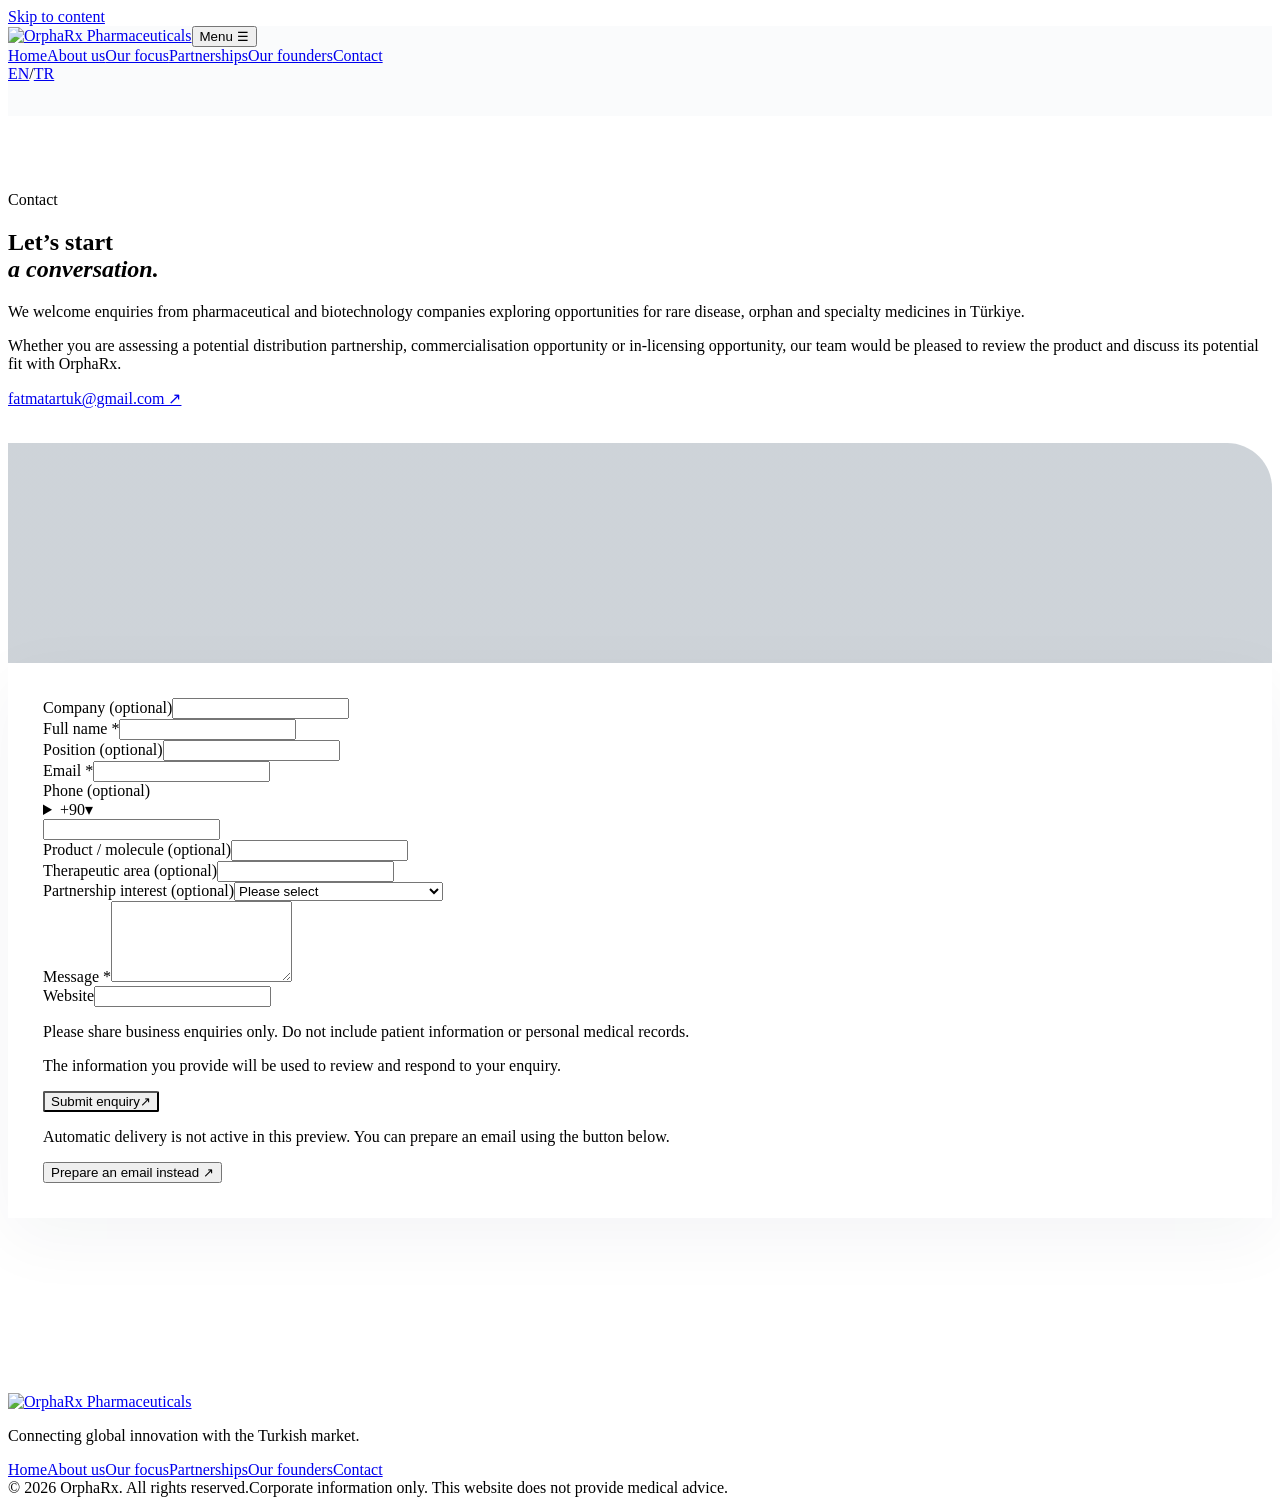
==== contact.html @ 41e8cdae "Keep original design, use rectangular focus image and add fourth founder" ====
<!doctype html><html lang="en"><head><meta charset="utf-8"><meta name="viewport" content="width=device-width, initial-scale=1"><title>Contact | OrphaRx</title><meta name="description" content="OrphaRx is a specialised pharmaceutical company focused on rare diseases, orphan medicines and specialty pharmaceuticals, with a dedicated focus on the Turkish market."><meta name="theme-color" content="#0A2540"><link rel="stylesheet" href="styles.css?v=visual-6"><link rel="stylesheet" href="visual.css?v=visual-6"><link rel="alternate" hreflang="tr" href="tr/contact.html"><script src="assets/libphonenumber-max.js" defer></script><script src="phone.js?v=visual-6" defer></script><script src="app.js?v=visual-6" defer></script><script src="motion.js?v=visual-6" defer></script></head><body class="page-contact"><a class="skip" href="#main">Skip to content</a><header class="site-header"><a class="brand" href="index.html" aria-label="OrphaRx — Home"><img src="assets/logo.svg" width="2048" height="682" alt="OrphaRx Pharmaceuticals"></a><button class="menu-toggle" aria-expanded="false" aria-controls="main-nav">Menu <span aria-hidden="true">☰</span></button><nav id="main-nav" aria-label="Main navigation"><a href="index.html">Home</a><a href="about.html">About us</a><a href="focus.html">Our focus</a><a href="partnerships.html">Partnerships</a><a href="founders.html">Our founders</a><a href="contact.html" aria-current="page">Contact</a></nav><div class="languages" aria-label="Language"><a href="contact.html" lang="en" aria-current="true">EN</a><span>/</span><a href="tr/contact.html" lang="tr">TR</a></div></header><main id="main"><section class="wrap section contact-layout"><div class="contact-copy"><span class="eyebrow">Contact</span><h1>Let’s start<br><em>a conversation.</em></h1><p>We welcome enquiries from pharmaceutical and biotechnology companies exploring opportunities for rare disease, orphan and specialty medicines in Türkiye.</p><p>Whether you are assessing a potential distribution partnership, commercialisation opportunity or in-licensing opportunity, our team would be pleased to review the product and discuss its potential fit with OrphaRx.</p><a class="email-link" href="mailto:fatmatartuk@gmail.com">fatmatartuk@gmail.com ↗</a></div><form id="contact-form" action="api/contact.php" method="post"><div class="form-grid"><div class="field "><label for="company">Company <span>(optional)</span></label><input id="company" name="company" type="text" autocomplete="organization" maxlength="250"></div><div class="field "><label for="name">Full name *</label><input id="name" name="name" type="text" autocomplete="name" maxlength="250" required></div><div class="field "><label for="position">Position <span>(optional)</span></label><input id="position" name="position" type="text" autocomplete="organization-title" maxlength="250"></div><div class="field "><label for="email">Email *</label><input id="email" name="email" type="email" autocomplete="email" maxlength="250" required></div><div class="field full"><label for="phone">Phone <span>(optional)</span></label><div class="phone-control"><details class="country-picker"><summary aria-label="Select country"><img id="phone-flag" src="assets/flags/tr.svg" alt=""><span id="phone-code">+90</span><span aria-hidden="true">▾</span></summary><div class="country-options" id="phone-countries"></div></details><select hidden id="phone-country" name="phone_country" aria-label="Country"><option value="TR">Türkiye (+90)</option></select><input id="phone" name="phone" type="tel" autocomplete="tel-national" inputmode="tel" maxlength="40" aria-describedby="phone-hint phone-error"></div><small id="phone-hint"></small><small id="phone-error" aria-live="polite"></small></div><div class="field "><label for="product">Product / molecule <span>(optional)</span></label><input id="product" name="product" type="text" autocomplete="off" maxlength="250"></div><div class="field "><label for="therapeutic_area">Therapeutic area <span>(optional)</span></label><input id="therapeutic_area" name="therapeutic_area" type="text" autocomplete="off" maxlength="250"></div><div class="field "><label for="interest">Partnership interest <span>(optional)</span></label><select id="interest" name="interest"><option value="">Please select</option><option value="Distribution partnerships">Distribution partnerships</option><option value="Commercialisation partnerships">Commercialisation partnerships</option><option value="In-licensing opportunities">In-licensing opportunities</option><option value="Strategic product partnerships">Strategic product partnerships</option></select></div><div class="field full"><label for="message">Message *</label><textarea id="message" name="message" rows="5" maxlength="5000" required></textarea></div></div><div class="trap" aria-hidden="true"><label>Website<input name="website" tabindex="-1" autocomplete="off"></label></div><p class="form-note">Please share business enquiries only. Do not include patient information or personal medical records.</p><p class="form-note">The information you provide will be used to review and respond to your enquiry.</p><button class="button" type="submit">Submit enquiry<span aria-hidden="true">↗</span></button><p id="form-status" role="status" aria-live="polite">Automatic delivery is not active in this preview. You can prepare an email using the button below.</p><button id="email-draft" class="text-button" type="button">Prepare an email instead ↗</button><noscript><p>Automatic delivery is not active in this preview. You can prepare an email using the button below.</p><a href="mailto:fatmatartuk@gmail.com">fatmatartuk@gmail.com</a></noscript></form></section></main><footer class="site-footer wrap"><div><a class="brand" href="index.html"><img src="assets/logo.svg" width="2048" height="682" alt="OrphaRx Pharmaceuticals"></a><p>Connecting global innovation with the Turkish market.</p></div><div class="footer-links"><a href="index.html">Home</a><a href="about.html">About us</a><a href="focus.html">Our focus</a><a href="partnerships.html">Partnerships</a><a href="founders.html">Our founders</a><a href="contact.html" aria-current="page">Contact</a></div><div class="footer-bottom"><span>© 2026 OrphaRx. All rights reserved.</span><span>Corporate information only. This website does not provide medical advice.</span></div></footer><script type="application/json" id="site-config">{"sent": "Your enquiry has been accepted for delivery. Thank you for contacting OrphaRx.", "error": "Your message could not be sent. Your entries are preserved. Please use the email option below.", "sending": "Sending…", "submit": "Submit enquiry", "draftStatus": "An email draft was requested in your email application. Your message has not been sent automatically.", "formStatus": "Automatic delivery is not active in this preview. You can prepare an email using the button below.", "deliveryEnabled": false}</script></body></html>
---- visual.css ----
/* Visual direction: cinematic science, human purpose, editorial rhythm. */
:root{--paper:#f8fafb}body{overflow-x:clip}.site-header{position:sticky;top:0;height:90px;backdrop-filter:blur(20px);background:#fafbfcef;transition:box-shadow .3s}.site-header.scrolled{box-shadow:0 6px 30px #0a254014}.brand{width:180px}.hero{position:relative;display:flex;min-height:760px;height:calc(100svh - 90px);max-height:1000px;max-width:none;overflow:hidden;background:#061c30;color:white;isolation:isolate}.hero-art{position:absolute;inset:0;z-index:-2;min-height:0;background:#061c30}.hero-art img{object-position:75% 50%;opacity:.9;animation:hero-drift 18s ease-in-out infinite alternate}.hero-shade{position:absolute;inset:0;z-index:-1;background:linear-gradient(90deg,#061c30 0%,#061c30ed 25%,#061c3080 62%,#061c301a),linear-gradient(0deg,#061c30cc,transparent 40%)}.hero-copy{padding:70px max(56px,calc((100vw - 1280px)/2));width:100%;align-self:center}.hero-copy h1{max-width:850px;font-size:clamp(3.6rem,6.3vw,6.7rem);line-height:1.08;letter-spacing:-.055em}.hero-copy em{color:#8edbd2}.hero-copy .eyebrow{color:#92dbd2;letter-spacing:.2em;font-size:.8rem}.hero-copy p{color:#d1dee8;max-width:550px;font-size:1.08rem}.hero-copy .button{background:#fff;color:var(--navy);border-color:white;padding:18px 27px}.hero-copy .button:hover{background:#94dcd0;border-color:#94dcd0}.image-caption{left:auto;right:40px;bottom:35px;writing-mode:vertical-rl}.hero-copy>*{animation:enter .95s both}.hero-copy h1{animation-delay:.12s}.hero-copy p{animation-delay:.24s}.hero-copy .button{animation-delay:.36s}.discipline-strip{background:var(--navy);color:#bcd9df;border:0;padding-block:25px}.section{padding-block:115px}.section-heading{margin-bottom:60px}.section-heading h2{font-size:clamp(2.6rem,4vw,4rem)}.focus-grid{gap:24px;border:0;align-items:start}.focus-card,.focus-card+.focus-card{border:0;padding:0;background:white;overflow:hidden;box-shadow:0 14px 50px #0a254009;transition:transform .45s,box-shadow .45s}.focus-card:nth-child(2){margin-top:55px}.focus-card:nth-child(3){margin-top:110px}.focus-card:hover{background:white;transform:translateY(-12px);box-shadow:0 25px 60px #0a254020}.focus-photo{width:100%;aspect-ratio:1.2;object-fit:cover;transition:transform .9s}.focus-card:hover .focus-photo{transform:scale(1.06)}.focus-card-copy{padding:28px;position:relative;background:#fff}.focus-card .index{margin-bottom:22px}.focus-card h3{font-size:1.6rem;min-height:0}.focus-card p{margin-bottom:30px}.card-arrow{position:static}.approach{position:relative;background:#08283e;overflow:hidden}.approach:before{content:'';position:absolute;inset:0;background:radial-gradient(ellipse at 80% 0%,#0f8b8d55,transparent 65%);pointer-events:none}.approach .wrap{position:relative}.steps{gap:0;counter-reset:steps}.steps article{padding:32px 25px;border-top:1px solid #5a8b98;border-left:1px solid #325567;transition:background .3s}.steps article:first-child{border-left:0}.steps article:hover{background:#ffffff09}.steps .index{font-family:Lora,serif;font-size:2.4rem;color:#7bd7cd}.steps h3{min-height:70px;font-size:1.3rem}.purpose{grid-template-columns:1.15fr 1fr;gap:50px 80px;align-items:center}.purpose-photo{grid-row:span 2;margin:0;height:640px;overflow:hidden;position:relative}.purpose-photo img{width:100%;height:100%;object-fit:cover;transition:transform 1s}.purpose-photo:hover img{transform:scale(1.035)}.purpose>div:last-child{align-self:start}.purpose h2{font-size:3.2rem}.purpose>div:nth-child(2){align-self:end}.cta{position:relative;isolation:isolate;overflow:hidden;padding:85px 60px;border-radius:0 70px 0 0;background:#06283f}.cta:before{content:'';position:absolute;inset:0;z-index:-1;background:linear-gradient(90deg,#06283fee,#06283faa),url('assets/science.webp') center/cover}.cta h2{font-size:3rem}.button{border-radius:2px;transition:background .25s,transform .25s,box-shadow .25s}.button:hover{box-shadow:0 10px 30px #0f8b8d30}.button span{transition:transform .25s}.button:hover span{transform:translate(3px,-3px)}.page-head{position:relative;padding:100px 48% 85px 0;min-height:590px;isolation:isolate}.page-head h1{font-size:clamp(2.7rem,4.2vw,4.5rem)}.page-head-image{position:absolute;inset:40px -56px 40px 57%;z-index:-1;overflow:hidden;border-radius:0 0 0 80px}.page-head-image img{width:100%;height:100%;object-fit:cover;animation:enter 1s both}.page-head .lead{font-size:1rem}.page-focus .page-head-image{border-radius:0}.page-founders .page-head-image img{object-position:70% center}.focus-detail{gap:45px;grid-template-columns:100px 1fr;padding:60px 0}.focus-detail .index{font-size:4rem;opacity:.6}.expertise>div{transition:padding .25s,color .25s}.expertise>div:hover{padding-left:12px;color:var(--teal)}.op-grid article{background:#fff;padding:35px;border:0;box-shadow:0 12px 30px #0a254009}.founder{border-top:0;border-bottom:1px solid var(--line)}.contact-layout{padding-top:75px;gap:70px}.contact-copy{position:relative}.contact-copy:after{content:'';display:block;height:220px;margin-top:35px;background:linear-gradient(0deg,#0a254033,#0a254033),url('assets/research.webp') center/cover;border-radius:0 45px 0 0}#contact-form{background:#fff;padding:35px;box-shadow:0 20px 65px #0a25400c;border-top:3px solid var(--teal)}.site-footer{padding-top:60px}.reveal-ready{opacity:0;transform:translateY(35px);transition:opacity .75s ease,transform .75s cubic-bezier(.2,.7,.2,1)}.reveal-ready.is-visible{opacity:1;transform:none}.scroll-progress{height:3px;position:fixed;left:0;top:0;width:100%;transform:scaleX(0);transform-origin:left;background:var(--teal);z-index:100;pointer-events:none}.motion-toggle{position:absolute;right:25px;bottom:25px;border:1px solid #ffffff55;background:#08283e88;color:white;padding:8px 12px;font-size:.8rem;z-index:2}.motion-paused .hero-art img{animation-play-state:paused}.motion-paused .reveal-ready{transition:none;transform:none;opacity:1}@keyframes enter{from{opacity:0;transform:translateY(24px)}to{opacity:1;transform:none}}@keyframes hero-drift{from{transform:scale(1.02) translateX(0)}to{transform:scale(1.13) translateX(-2%)}}
@media(max-width:1100px){.hero-copy{padding-inline:36px}.hero-copy h1{max-width:700px}.focus-card-copy{padding:22px}.purpose{gap:30px}.purpose-photo{height:590px}.purpose h2{font-size:2.6rem}.page-head{padding-right:47%}.contact-layout{gap:35px}#contact-form{padding:25px}.page-head-image{right:-36px}.cta{padding:60px 40px}.cta h2{font-size:2.5rem}}
@media(max-width:950px){.site-header nav{top:90px}.hero{height:auto;min-height:720px}.hero-art{height:auto}.hero-copy{padding-block:100px}.steps article{border-left:0;border-bottom:1px solid #325567}.steps h3{min-height:0}.contact-layout{grid-template-columns:1fr}.contact-copy:after{height:260px}.page-head{padding-right:45%}.purpose-photo{height:650px}}
@media(max-width:650px){.site-header{height:80px}.site-header nav{top:80px}.site-header .brand{width:155px}.hero{min-height:750px;height:auto;display:flex}.hero-art{height:100%;min-height:0}.hero-art img{object-position:65% center;opacity:.65}.hero-shade{background:linear-gradient(90deg,#061c30f2,#061c3070),linear-gradient(0deg,#061c30aa,transparent)}.hero-copy{padding:75px 24px 100px}.hero-copy h1{font-size:clamp(3rem,12vw,4rem)}.hero-copy p{font-size:1rem}.hero-copy .eyebrow{font-size:.69rem;line-height:1.8}.image-caption{display:none}.section{padding-block:70px}.section-heading h2{font-size:2.5rem}.focus-grid{gap:28px}.focus-card:nth-child(n){margin-top:0}.focus-photo{aspect-ratio:1.6}.focus-card-copy{padding:25px}.focus-card p{margin-right:0}.purpose{display:flex;flex-direction:column;align-items:stretch;gap:25px}.purpose-photo{height:340px;width:100%}.purpose h2{font-size:2.6rem}.purpose>div:nth-child(2){align-self:stretch}.cta{padding:45px 25px;border-radius:0 45px 0 0}.cta h2{font-size:2.2rem}.page-head{padding:45px 0 0;min-height:0}.page-head h1{font-size:2.7rem}.page-head-image{position:relative;inset:auto;width:100%;height:260px;border-radius:0 0 0 45px;margin-bottom:35px}.page-head .lead{padding-bottom:35px}.page-head .eyebrow{margin-bottom:20px}.focus-detail{grid-template-columns:1fr;gap:0}.focus-detail .index{font-size:2.5rem}.contact-layout{padding-top:45px}#contact-form{padding:24px 18px}.contact-copy:after{height:200px}.country-options{max-height:220px}}
@media(prefers-reduced-motion:reduce){.hero-art img,.hero-copy>*,.page-head-image img{animation:none}.reveal-ready{opacity:1;transform:none;transition:none}.focus-card:hover,.focus-card:hover .focus-photo{transform:none}}

/* Keep the focus image rectangular at every screen width. */
.page-focus .page-head-image{border-radius:0}
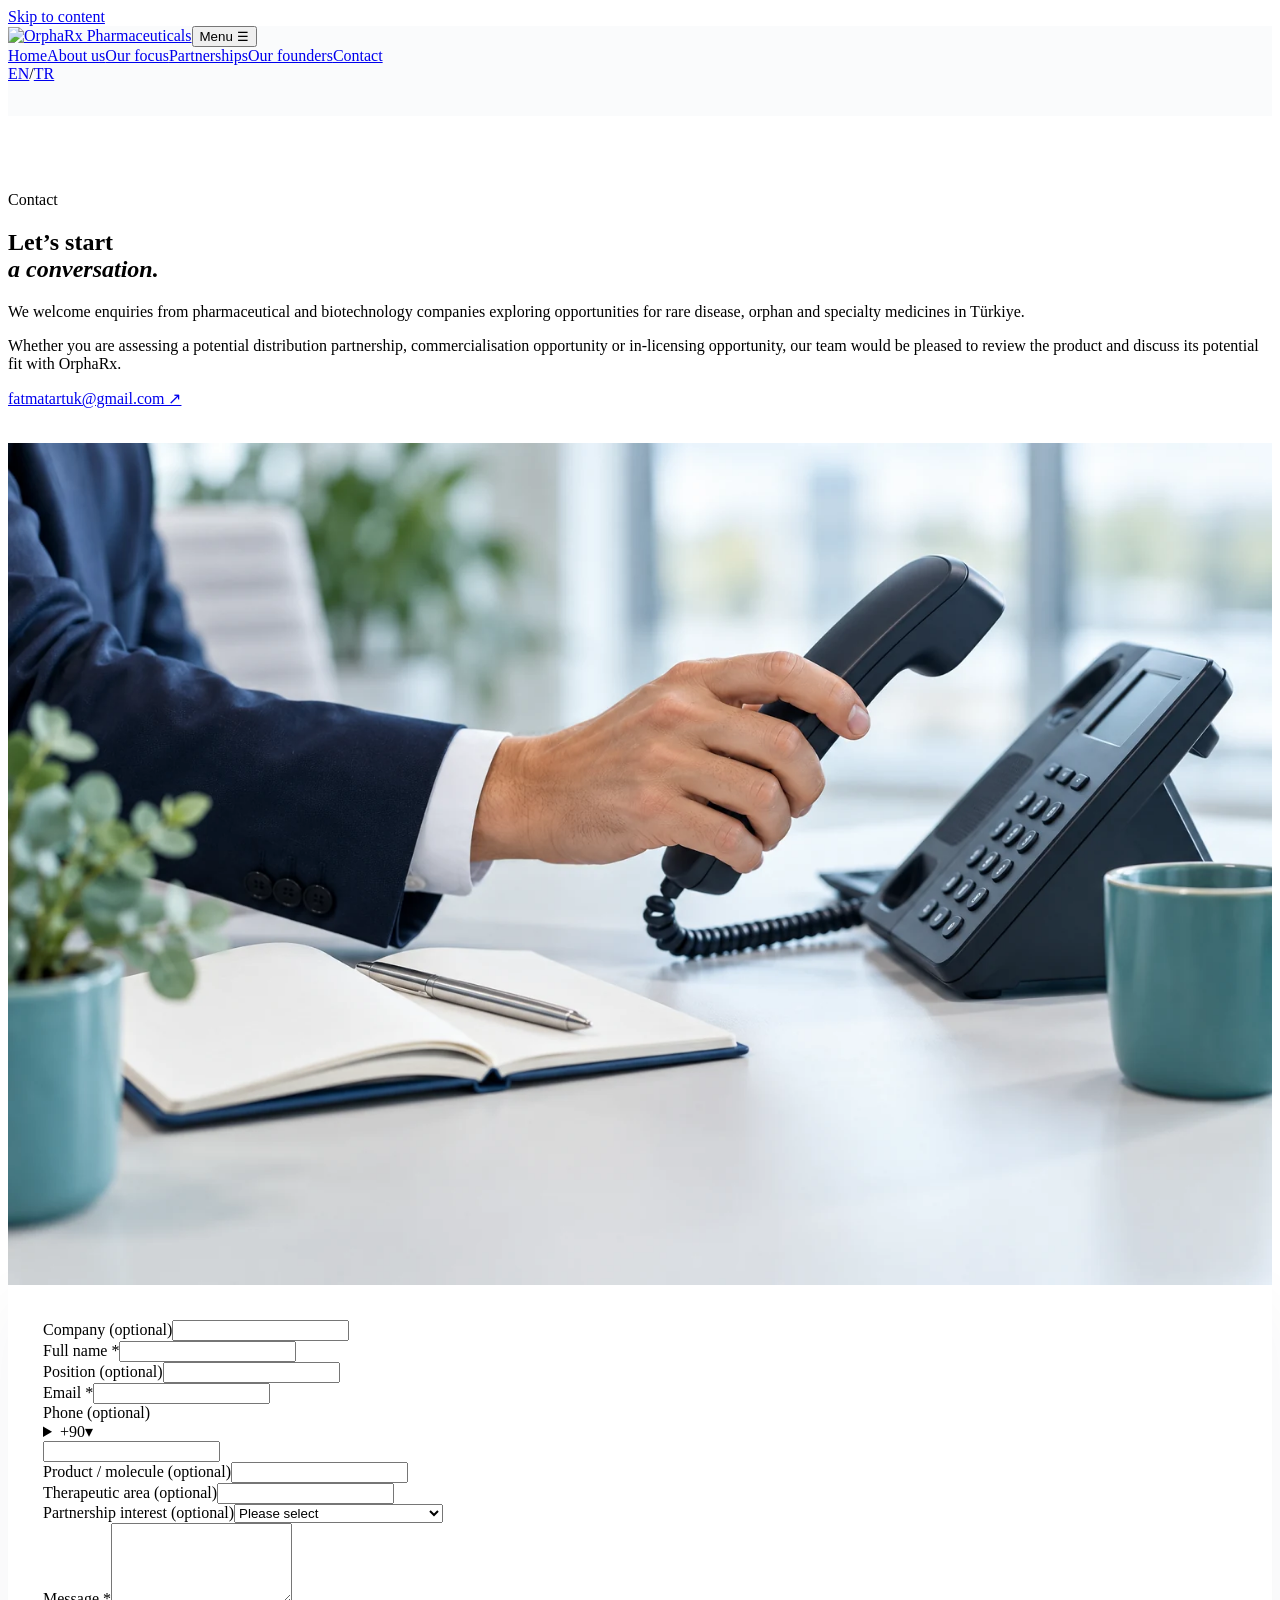
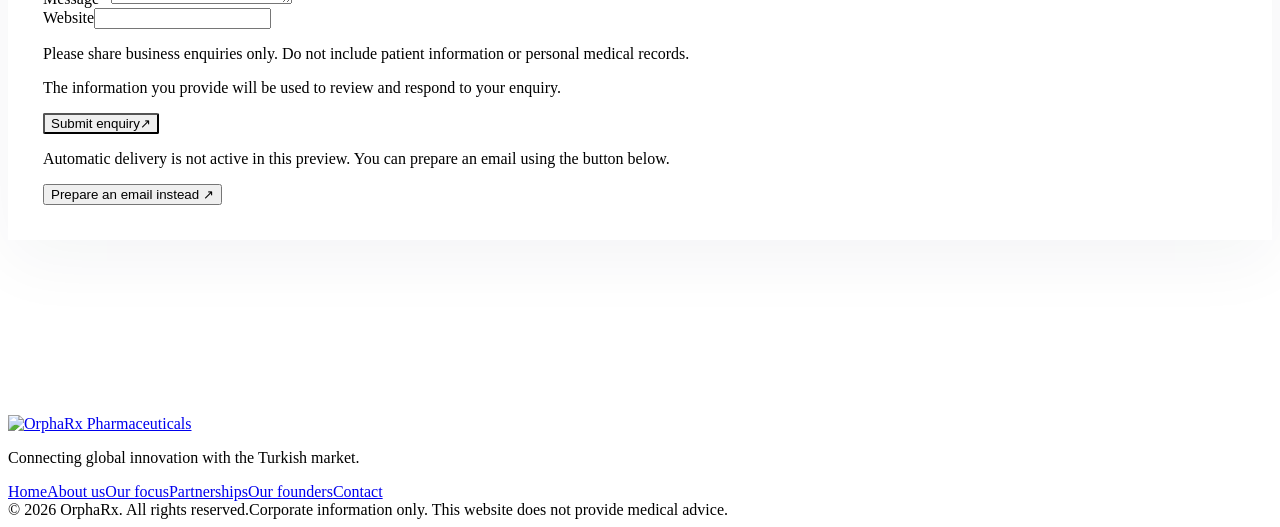
==== commit 85721599: "Replace contact vials with communication photograph" ====
--- a/contact.html
+++ b/contact.html
@@ -1 +1 @@
-<!doctype html><html lang="en"><head><meta charset="utf-8"><meta name="viewport" content="width=device-width, initial-scale=1"><title>Contact | OrphaRx</title><meta name="description" content="OrphaRx is a specialised pharmaceutical company focused on rare diseases, orphan medicines and specialty pharmaceuticals, with a dedicated focus on the Turkish market."><meta name="theme-color" content="#0A2540"><link rel="stylesheet" href="styles.css?v=visual-6"><link rel="stylesheet" href="visual.css?v=visual-6"><link rel="alternate" hreflang="tr" href="tr/contact.html"><script src="assets/libphonenumber-max.js" defer></script><script src="phone.js?v=visual-6" defer></script><script src="app.js?v=visual-6" defer></script><script src="motion.js?v=visual-6" defer></script></head><body class="page-contact"><a class="skip" href="#main">Skip to content</a><header class="site-header"><a class="brand" href="index.html" aria-label="OrphaRx — Home"><img src="assets/logo.svg" width="2048" height="682" alt="OrphaRx Pharmaceuticals"></a><button class="menu-toggle" aria-expanded="false" aria-controls="main-nav">Menu <span aria-hidden="true">☰</span></button><nav id="main-nav" aria-label="Main navigation"><a href="index.html">Home</a><a href="about.html">About us</a><a href="focus.html">Our focus</a><a href="partnerships.html">Partnerships</a><a href="founders.html">Our founders</a><a href="contact.html" aria-current="page">Contact</a></nav><div class="languages" aria-label="Language"><a href="contact.html" lang="en" aria-current="true">EN</a><span>/</span><a href="tr/contact.html" lang="tr">TR</a></div></header><main id="main"><section class="wrap section contact-layout"><div class="contact-copy"><span class="eyebrow">Contact</span><h1>Let’s start<br><em>a conversation.</em></h1><p>We welcome enquiries from pharmaceutical and biotechnology companies exploring opportunities for rare disease, orphan and specialty medicines in Türkiye.</p><p>Whether you are assessing a potential distribution partnership, commercialisation opportunity or in-licensing opportunity, our team would be pleased to review the product and discuss its potential fit with OrphaRx.</p><a class="email-link" href="mailto:fatmatartuk@gmail.com">fatmatartuk@gmail.com ↗</a></div><form id="contact-form" action="api/contact.php" method="post"><div class="form-grid"><div class="field "><label for="company">Company <span>(optional)</span></label><input id="company" name="company" type="text" autocomplete="organization" maxlength="250"></div><div class="field "><label for="name">Full name *</label><input id="name" name="name" type="text" autocomplete="name" maxlength="250" required></div><div class="field "><label for="position">Position <span>(optional)</span></label><input id="position" name="position" type="text" autocomplete="organization-title" maxlength="250"></div><div class="field "><label for="email">Email *</label><input id="email" name="email" type="email" autocomplete="email" maxlength="250" required></div><div class="field full"><label for="phone">Phone <span>(optional)</span></label><div class="phone-control"><details class="country-picker"><summary aria-label="Select country"><img id="phone-flag" src="assets/flags/tr.svg" alt=""><span id="phone-code">+90</span><span aria-hidden="true">▾</span></summary><div class="country-options" id="phone-countries"></div></details><select hidden id="phone-country" name="phone_country" aria-label="Country"><option value="TR">Türkiye (+90)</option></select><input id="phone" name="phone" type="tel" autocomplete="tel-national" inputmode="tel" maxlength="40" aria-describedby="phone-hint phone-error"></div><small id="phone-hint"></small><small id="phone-error" aria-live="polite"></small></div><div class="field "><label for="product">Product / molecule <span>(optional)</span></label><input id="product" name="product" type="text" autocomplete="off" maxlength="250"></div><div class="field "><label for="therapeutic_area">Therapeutic area <span>(optional)</span></label><input id="therapeutic_area" name="therapeutic_area" type="text" autocomplete="off" maxlength="250"></div><div class="field "><label for="interest">Partnership interest <span>(optional)</span></label><select id="interest" name="interest"><option value="">Please select</option><option value="Distribution partnerships">Distribution partnerships</option><option value="Commercialisation partnerships">Commercialisation partnerships</option><option value="In-licensing opportunities">In-licensing opportunities</option><option value="Strategic product partnerships">Strategic product partnerships</option></select></div><div class="field full"><label for="message">Message *</label><textarea id="message" name="message" rows="5" maxlength="5000" required></textarea></div></div><div class="trap" aria-hidden="true"><label>Website<input name="website" tabindex="-1" autocomplete="off"></label></div><p class="form-note">Please share business enquiries only. Do not include patient information or personal medical records.</p><p class="form-note">The information you provide will be used to review and respond to your enquiry.</p><button class="button" type="submit">Submit enquiry<span aria-hidden="true">↗</span></button><p id="form-status" role="status" aria-live="polite">Automatic delivery is not active in this preview. You can prepare an email using the button below.</p><button id="email-draft" class="text-button" type="button">Prepare an email instead ↗</button><noscript><p>Automatic delivery is not active in this preview. You can prepare an email using the button below.</p><a href="mailto:fatmatartuk@gmail.com">fatmatartuk@gmail.com</a></noscript></form></section></main><footer class="site-footer wrap"><div><a class="brand" href="index.html"><img src="assets/logo.svg" width="2048" height="682" alt="OrphaRx Pharmaceuticals"></a><p>Connecting global innovation with the Turkish market.</p></div><div class="footer-links"><a href="index.html">Home</a><a href="about.html">About us</a><a href="focus.html">Our focus</a><a href="partnerships.html">Partnerships</a><a href="founders.html">Our founders</a><a href="contact.html" aria-current="page">Contact</a></div><div class="footer-bottom"><span>© 2026 OrphaRx. All rights reserved.</span><span>Corporate information only. This website does not provide medical advice.</span></div></footer><script type="application/json" id="site-config">{"sent": "Your enquiry has been accepted for delivery. Thank you for contacting OrphaRx.", "error": "Your message could not be sent. Your entries are preserved. Please use the email option below.", "sending": "Sending…", "submit": "Submit enquiry", "draftStatus": "An email draft was requested in your email application. Your message has not been sent automatically.", "formStatus": "Automatic delivery is not active in this preview. You can prepare an email using the button below.", "deliveryEnabled": false}</script></body></html>+<!doctype html><html lang="en"><head><meta charset="utf-8"><meta name="viewport" content="width=device-width, initial-scale=1"><title>Contact | OrphaRx</title><meta name="description" content="OrphaRx is a specialised pharmaceutical company focused on rare diseases, orphan medicines and specialty pharmaceuticals, with a dedicated focus on the Turkish market."><meta name="theme-color" content="#0A2540"><link rel="stylesheet" href="styles.css?v=visual-6"><link rel="stylesheet" href="visual.css?v=contact-10"><link rel="alternate" hreflang="tr" href="tr/contact.html"><script src="assets/libphonenumber-max.js" defer></script><script src="phone.js?v=visual-6" defer></script><script src="app.js?v=visual-6" defer></script><script src="motion.js?v=visual-6" defer></script></head><body class="page-contact"><a class="skip" href="#main">Skip to content</a><header class="site-header"><a class="brand" href="index.html" aria-label="OrphaRx — Home"><img src="assets/logo.svg" width="2048" height="682" alt="OrphaRx Pharmaceuticals"></a><button class="menu-toggle" aria-expanded="false" aria-controls="main-nav">Menu <span aria-hidden="true">☰</span></button><nav id="main-nav" aria-label="Main navigation"><a href="index.html">Home</a><a href="about.html">About us</a><a href="focus.html">Our focus</a><a href="partnerships.html">Partnerships</a><a href="founders.html">Our founders</a><a href="contact.html" aria-current="page">Contact</a></nav><div class="languages" aria-label="Language"><a href="contact.html" lang="en" aria-current="true">EN</a><span>/</span><a href="tr/contact.html" lang="tr">TR</a></div></header><main id="main"><section class="wrap section contact-layout"><div class="contact-copy"><span class="eyebrow">Contact</span><h1>Let’s start<br><em>a conversation.</em></h1><p>We welcome enquiries from pharmaceutical and biotechnology companies exploring opportunities for rare disease, orphan and specialty medicines in Türkiye.</p><p>Whether you are assessing a potential distribution partnership, commercialisation opportunity or in-licensing opportunity, our team would be pleased to review the product and discuss its potential fit with OrphaRx.</p><a class="email-link" href="mailto:fatmatartuk@gmail.com">fatmatartuk@gmail.com ↗</a><figure class="contact-photo"><img src="assets/contact-conversation.webp" alt="A professional preparing for a telephone conversation" width="1536" height="1024" loading="lazy" decoding="async"></figure></div><form id="contact-form" action="api/contact.php" method="post"><div class="form-grid"><div class="field "><label for="company">Company <span>(optional)</span></label><input id="company" name="company" type="text" autocomplete="organization" maxlength="250"></div><div class="field "><label for="name">Full name *</label><input id="name" name="name" type="text" autocomplete="name" maxlength="250" required></div><div class="field "><label for="position">Position <span>(optional)</span></label><input id="position" name="position" type="text" autocomplete="organization-title" maxlength="250"></div><div class="field "><label for="email">Email *</label><input id="email" name="email" type="email" autocomplete="email" maxlength="250" required></div><div class="field full"><label for="phone">Phone <span>(optional)</span></label><div class="phone-control"><details class="country-picker"><summary aria-label="Select country"><img id="phone-flag" src="assets/flags/tr.svg" alt=""><span id="phone-code">+90</span><span aria-hidden="true">▾</span></summary><div class="country-options" id="phone-countries"></div></details><select hidden id="phone-country" name="phone_country" aria-label="Country"><option value="TR">Türkiye (+90)</option></select><input id="phone" name="phone" type="tel" autocomplete="tel-national" inputmode="tel" maxlength="40" aria-describedby="phone-hint phone-error"></div><small id="phone-hint"></small><small id="phone-error" aria-live="polite"></small></div><div class="field "><label for="product">Product / molecule <span>(optional)</span></label><input id="product" name="product" type="text" autocomplete="off" maxlength="250"></div><div class="field "><label for="therapeutic_area">Therapeutic area <span>(optional)</span></label><input id="therapeutic_area" name="therapeutic_area" type="text" autocomplete="off" maxlength="250"></div><div class="field "><label for="interest">Partnership interest <span>(optional)</span></label><select id="interest" name="interest"><option value="">Please select</option><option value="Distribution partnerships">Distribution partnerships</option><option value="Commercialisation partnerships">Commercialisation partnerships</option><option value="In-licensing opportunities">In-licensing opportunities</option><option value="Strategic product partnerships">Strategic product partnerships</option></select></div><div class="field full"><label for="message">Message *</label><textarea id="message" name="message" rows="5" maxlength="5000" required></textarea></div></div><div class="trap" aria-hidden="true"><label>Website<input name="website" tabindex="-1" autocomplete="off"></label></div><p class="form-note">Please share business enquiries only. Do not include patient information or personal medical records.</p><p class="form-note">The information you provide will be used to review and respond to your enquiry.</p><button class="button" type="submit">Submit enquiry<span aria-hidden="true">↗</span></button><p id="form-status" role="status" aria-live="polite">Automatic delivery is not active in this preview. You can prepare an email using the button below.</p><button id="email-draft" class="text-button" type="button">Prepare an email instead ↗</button><noscript><p>Automatic delivery is not active in this preview. You can prepare an email using the button below.</p><a href="mailto:fatmatartuk@gmail.com">fatmatartuk@gmail.com</a></noscript></form></section></main><footer class="site-footer wrap"><div><a class="brand" href="index.html"><img src="assets/logo.svg" width="2048" height="682" alt="OrphaRx Pharmaceuticals"></a><p>Connecting global innovation with the Turkish market.</p></div><div class="footer-links"><a href="index.html">Home</a><a href="about.html">About us</a><a href="focus.html">Our focus</a><a href="partnerships.html">Partnerships</a><a href="founders.html">Our founders</a><a href="contact.html" aria-current="page">Contact</a></div><div class="footer-bottom"><span>© 2026 OrphaRx. All rights reserved.</span><span>Corporate information only. This website does not provide medical advice.</span></div></footer><script type="application/json" id="site-config">{"sent": "Your enquiry has been accepted for delivery. Thank you for contacting OrphaRx.", "error": "Your message could not be sent. Your entries are preserved. Please use the email option below.", "sending": "Sending…", "submit": "Submit enquiry", "draftStatus": "An email draft was requested in your email application. Your message has not been sent automatically.", "formStatus": "Automatic delivery is not active in this preview. You can prepare an email using the button below.", "deliveryEnabled": false}</script></body></html>
--- a/visual.css
+++ b/visual.css
@@ -7,3 +7,55 @@
 
 /* Keep the focus image rectangular at every screen width. */
 .page-focus .page-head-image{border-radius:0}
+
+/* Responsive user-supplied imagery for partnerships only. */
+.page-partnerships .page-head-image{border-radius:0}
+.page-partnerships .page-head-image picture,
+.page-partnerships .page-head-image picture img{display:block;width:100%;height:100%}
+.page-partnerships .page-head-image picture img{object-fit:cover;object-position:61% center}
+@media(max-width:650px){
+  .page-partnerships .page-head-image{height:300px}
+  .page-partnerships .page-head-image picture img{object-position:center center}
+}
+
+/* Founders: typography and biographies take precedence over decorative imagery. */
+.page-founders .founders-intro{padding:80px 0 64px;min-height:0;display:grid;grid-template-columns:1.15fr 1fr;column-gap:80px;align-items:end}
+.page-founders .founders-intro .eyebrow{grid-column:1/-1;margin-bottom:28px}
+.page-founders .founders-intro h1{font-size:clamp(2.8rem,4.6vw,4.5rem);margin:0;line-height:1.12}
+.page-founders .founders-intro .lead{margin:0;padding:0;font-size:1.05rem;line-height:1.8;max-width:540px}
+.page-founders .founders{padding-top:12px;padding-bottom:70px}
+.page-founders .founder{grid-template-columns:1fr 1.4fr;gap:70px;padding:42px 0}
+.page-founders .founder .index{margin-bottom:12px;font-size:.75rem;letter-spacing:.18em}
+.page-founders .founder h2{font-size:2rem;margin-bottom:12px}
+.page-founders .founder-name .eyebrow{font-size:.68rem;letter-spacing:.16em;margin:0}
+.page-founders .bio-lead{font-size:1.05rem;line-height:1.8;margin-bottom:16px}
+.page-founders .cta:before{display:none}
+@media(max-width:950px){.page-founders .founders-intro{column-gap:35px}.page-founders .founder{gap:35px}}
+@media(max-width:650px){
+.page-founders .founders-intro{grid-template-columns:1fr;gap:20px;padding:45px 0 36px}
+.page-founders .founders-intro .eyebrow{margin:0}
+.page-founders .founders-intro h1{font-size:2.8rem}
+.page-founders .founders-intro .lead{font-size:1rem}
+.page-founders .founder{grid-template-columns:1fr;gap:22px;padding:32px 0}
+.page-founders .founders{padding-bottom:45px}
+}
+
+/* Founders card preview: equal prominence for all four biographies. */
+.page-founders .founders{display:grid;grid-template-columns:repeat(2,minmax(0,1fr));gap:24px;padding-top:40px;padding-bottom:80px;align-items:start}
+.page-founders .founder{display:flex;flex-direction:column;gap:28px;padding:36px 38px 24px;background:#fff;border:1px solid var(--line);border-top:3px solid var(--teal);min-width:0}
+.page-founders .founder-name{position:relative;padding-right:34px}
+.page-founders .founder .index{position:absolute;right:0;top:6px;margin:0;color:#6e8c99}
+.page-founders .founder h2{margin-bottom:12px;font-size:2rem}
+.page-founders .founder>div:last-child{display:flex;flex-direction:column;flex:1}
+.page-founders .bio-lead{min-height:114px;margin-bottom:20px;font-size:1rem;line-height:1.75}
+.page-founders .founder details{margin-top:auto}
+.page-founders .founder summary{margin-bottom:0;padding:16px 0;border-bottom:0;border-top:1px solid var(--line)}
+.page-founders .founder details[open] summary{margin-bottom:20px}
+.page-founders .founder details p{font-size:.95rem;line-height:1.8}
+@media(max-width:950px){.page-founders .founder{padding:28px 26px 20px}.page-founders .bio-lead{min-height:168px}}
+@media(max-width:650px){.page-founders .founders{grid-template-columns:1fr;gap:20px;padding-top:28px;padding-bottom:50px}.page-founders .founder{padding:28px 24px 16px;gap:24px}.page-founders .founder h2{font-size:1.8rem}.page-founders .bio-lead{min-height:0}}
+
+/* Contact: communication imagery, with a simple rectangular frame. */
+.page-contact .contact-copy:after{display:none;background:none}
+.page-contact .contact-photo{margin:35px 0 0;overflow:hidden}
+.page-contact .contact-photo img{display:block;width:100%;height:auto;border-radius:0}
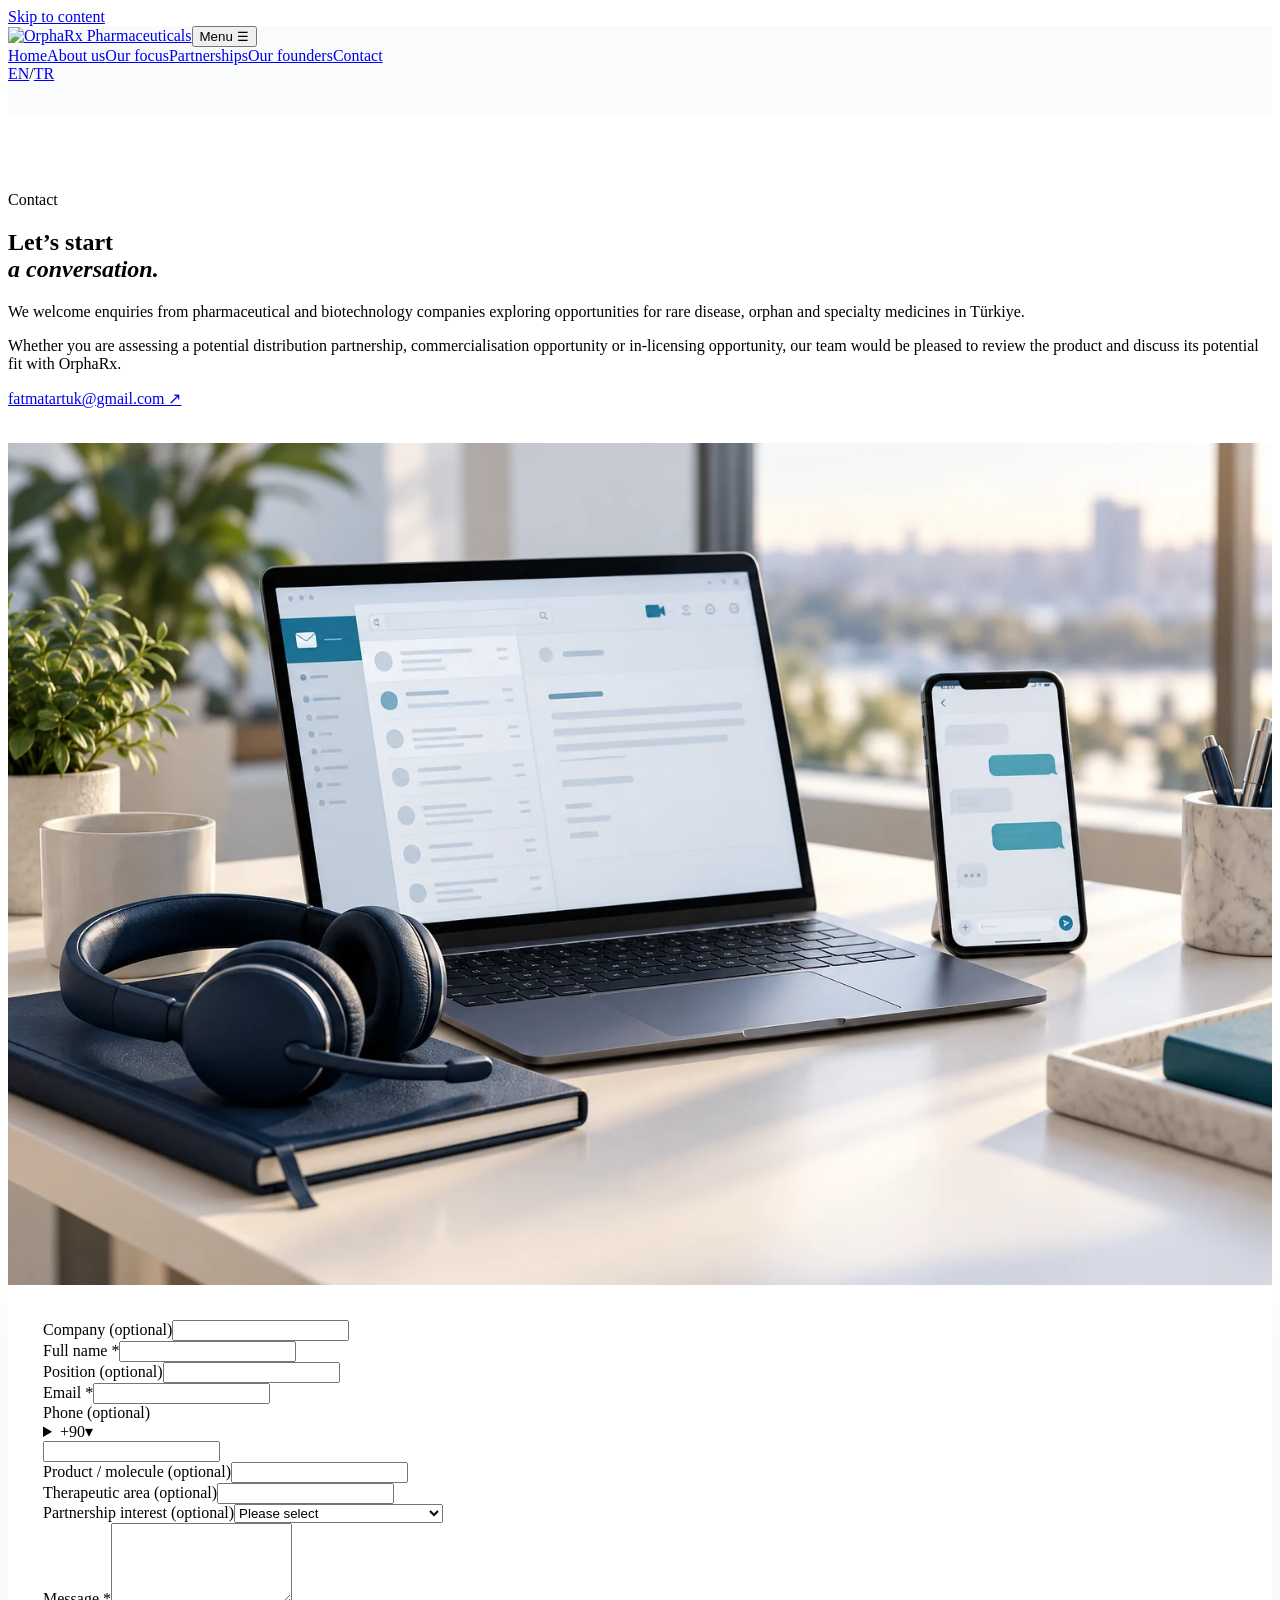
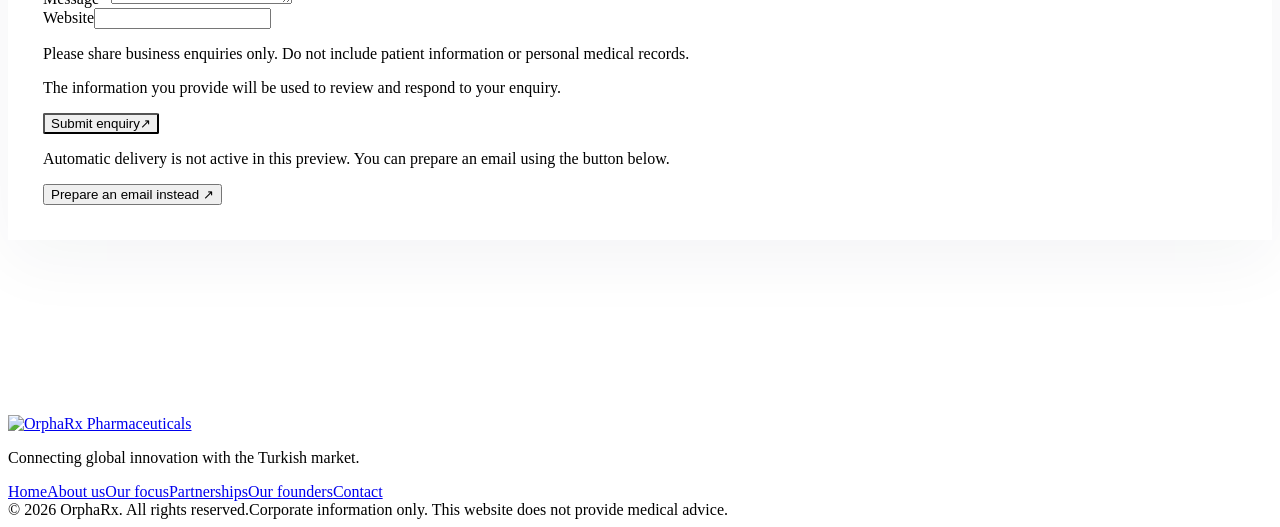
==== commit 9ec110ea: "Show email messaging and calls in contact imagery" ====
--- a/contact.html
+++ b/contact.html
@@ -1 +1 @@
-<!doctype html><html lang="en"><head><meta charset="utf-8"><meta name="viewport" content="width=device-width, initial-scale=1"><title>Contact | OrphaRx</title><meta name="description" content="OrphaRx is a specialised pharmaceutical company focused on rare diseases, orphan medicines and specialty pharmaceuticals, with a dedicated focus on the Turkish market."><meta name="theme-color" content="#0A2540"><link rel="stylesheet" href="styles.css?v=visual-6"><link rel="stylesheet" href="visual.css?v=contact-10"><link rel="alternate" hreflang="tr" href="tr/contact.html"><script src="assets/libphonenumber-max.js" defer></script><script src="phone.js?v=visual-6" defer></script><script src="app.js?v=visual-6" defer></script><script src="motion.js?v=visual-6" defer></script></head><body class="page-contact"><a class="skip" href="#main">Skip to content</a><header class="site-header"><a class="brand" href="index.html" aria-label="OrphaRx — Home"><img src="assets/logo.svg" width="2048" height="682" alt="OrphaRx Pharmaceuticals"></a><button class="menu-toggle" aria-expanded="false" aria-controls="main-nav">Menu <span aria-hidden="true">☰</span></button><nav id="main-nav" aria-label="Main navigation"><a href="index.html">Home</a><a href="about.html">About us</a><a href="focus.html">Our focus</a><a href="partnerships.html">Partnerships</a><a href="founders.html">Our founders</a><a href="contact.html" aria-current="page">Contact</a></nav><div class="languages" aria-label="Language"><a href="contact.html" lang="en" aria-current="true">EN</a><span>/</span><a href="tr/contact.html" lang="tr">TR</a></div></header><main id="main"><section class="wrap section contact-layout"><div class="contact-copy"><span class="eyebrow">Contact</span><h1>Let’s start<br><em>a conversation.</em></h1><p>We welcome enquiries from pharmaceutical and biotechnology companies exploring opportunities for rare disease, orphan and specialty medicines in Türkiye.</p><p>Whether you are assessing a potential distribution partnership, commercialisation opportunity or in-licensing opportunity, our team would be pleased to review the product and discuss its potential fit with OrphaRx.</p><a class="email-link" href="mailto:fatmatartuk@gmail.com">fatmatartuk@gmail.com ↗</a><figure class="contact-photo"><img src="assets/contact-conversation.webp" alt="A professional preparing for a telephone conversation" width="1536" height="1024" loading="lazy" decoding="async"></figure></div><form id="contact-form" action="api/contact.php" method="post"><div class="form-grid"><div class="field "><label for="company">Company <span>(optional)</span></label><input id="company" name="company" type="text" autocomplete="organization" maxlength="250"></div><div class="field "><label for="name">Full name *</label><input id="name" name="name" type="text" autocomplete="name" maxlength="250" required></div><div class="field "><label for="position">Position <span>(optional)</span></label><input id="position" name="position" type="text" autocomplete="organization-title" maxlength="250"></div><div class="field "><label for="email">Email *</label><input id="email" name="email" type="email" autocomplete="email" maxlength="250" required></div><div class="field full"><label for="phone">Phone <span>(optional)</span></label><div class="phone-control"><details class="country-picker"><summary aria-label="Select country"><img id="phone-flag" src="assets/flags/tr.svg" alt=""><span id="phone-code">+90</span><span aria-hidden="true">▾</span></summary><div class="country-options" id="phone-countries"></div></details><select hidden id="phone-country" name="phone_country" aria-label="Country"><option value="TR">Türkiye (+90)</option></select><input id="phone" name="phone" type="tel" autocomplete="tel-national" inputmode="tel" maxlength="40" aria-describedby="phone-hint phone-error"></div><small id="phone-hint"></small><small id="phone-error" aria-live="polite"></small></div><div class="field "><label for="product">Product / molecule <span>(optional)</span></label><input id="product" name="product" type="text" autocomplete="off" maxlength="250"></div><div class="field "><label for="therapeutic_area">Therapeutic area <span>(optional)</span></label><input id="therapeutic_area" name="therapeutic_area" type="text" autocomplete="off" maxlength="250"></div><div class="field "><label for="interest">Partnership interest <span>(optional)</span></label><select id="interest" name="interest"><option value="">Please select</option><option value="Distribution partnerships">Distribution partnerships</option><option value="Commercialisation partnerships">Commercialisation partnerships</option><option value="In-licensing opportunities">In-licensing opportunities</option><option value="Strategic product partnerships">Strategic product partnerships</option></select></div><div class="field full"><label for="message">Message *</label><textarea id="message" name="message" rows="5" maxlength="5000" required></textarea></div></div><div class="trap" aria-hidden="true"><label>Website<input name="website" tabindex="-1" autocomplete="off"></label></div><p class="form-note">Please share business enquiries only. Do not include patient information or personal medical records.</p><p class="form-note">The information you provide will be used to review and respond to your enquiry.</p><button class="button" type="submit">Submit enquiry<span aria-hidden="true">↗</span></button><p id="form-status" role="status" aria-live="polite">Automatic delivery is not active in this preview. You can prepare an email using the button below.</p><button id="email-draft" class="text-button" type="button">Prepare an email instead ↗</button><noscript><p>Automatic delivery is not active in this preview. You can prepare an email using the button below.</p><a href="mailto:fatmatartuk@gmail.com">fatmatartuk@gmail.com</a></noscript></form></section></main><footer class="site-footer wrap"><div><a class="brand" href="index.html"><img src="assets/logo.svg" width="2048" height="682" alt="OrphaRx Pharmaceuticals"></a><p>Connecting global innovation with the Turkish market.</p></div><div class="footer-links"><a href="index.html">Home</a><a href="about.html">About us</a><a href="focus.html">Our focus</a><a href="partnerships.html">Partnerships</a><a href="founders.html">Our founders</a><a href="contact.html" aria-current="page">Contact</a></div><div class="footer-bottom"><span>© 2026 OrphaRx. All rights reserved.</span><span>Corporate information only. This website does not provide medical advice.</span></div></footer><script type="application/json" id="site-config">{"sent": "Your enquiry has been accepted for delivery. Thank you for contacting OrphaRx.", "error": "Your message could not be sent. Your entries are preserved. Please use the email option below.", "sending": "Sending…", "submit": "Submit enquiry", "draftStatus": "An email draft was requested in your email application. Your message has not been sent automatically.", "formStatus": "Automatic delivery is not active in this preview. You can prepare an email using the button below.", "deliveryEnabled": false}</script></body></html>+<!doctype html><html lang="en"><head><meta charset="utf-8"><meta name="viewport" content="width=device-width, initial-scale=1"><title>Contact | OrphaRx</title><meta name="description" content="OrphaRx is a specialised pharmaceutical company focused on rare diseases, orphan medicines and specialty pharmaceuticals, with a dedicated focus on the Turkish market."><meta name="theme-color" content="#0A2540"><link rel="stylesheet" href="styles.css?v=visual-6"><link rel="stylesheet" href="visual.css?v=contact-10"><link rel="alternate" hreflang="tr" href="tr/contact.html"><script src="assets/libphonenumber-max.js" defer></script><script src="phone.js?v=visual-6" defer></script><script src="app.js?v=visual-6" defer></script><script src="motion.js?v=visual-6" defer></script></head><body class="page-contact"><a class="skip" href="#main">Skip to content</a><header class="site-header"><a class="brand" href="index.html" aria-label="OrphaRx — Home"><img src="assets/logo.svg" width="2048" height="682" alt="OrphaRx Pharmaceuticals"></a><button class="menu-toggle" aria-expanded="false" aria-controls="main-nav">Menu <span aria-hidden="true">☰</span></button><nav id="main-nav" aria-label="Main navigation"><a href="index.html">Home</a><a href="about.html">About us</a><a href="focus.html">Our focus</a><a href="partnerships.html">Partnerships</a><a href="founders.html">Our founders</a><a href="contact.html" aria-current="page">Contact</a></nav><div class="languages" aria-label="Language"><a href="contact.html" lang="en" aria-current="true">EN</a><span>/</span><a href="tr/contact.html" lang="tr">TR</a></div></header><main id="main"><section class="wrap section contact-layout"><div class="contact-copy"><span class="eyebrow">Contact</span><h1>Let’s start<br><em>a conversation.</em></h1><p>We welcome enquiries from pharmaceutical and biotechnology companies exploring opportunities for rare disease, orphan and specialty medicines in Türkiye.</p><p>Whether you are assessing a potential distribution partnership, commercialisation opportunity or in-licensing opportunity, our team would be pleased to review the product and discuss its potential fit with OrphaRx.</p><a class="email-link" href="mailto:fatmatartuk@gmail.com">fatmatartuk@gmail.com ↗</a><figure class="contact-photo"><img src="assets/contact-channels.webp" alt="Laptop, smartphone and headset representing email, messaging and online calls" width="1536" height="1024" loading="lazy" decoding="async"></figure></div><form id="contact-form" action="api/contact.php" method="post"><div class="form-grid"><div class="field "><label for="company">Company <span>(optional)</span></label><input id="company" name="company" type="text" autocomplete="organization" maxlength="250"></div><div class="field "><label for="name">Full name *</label><input id="name" name="name" type="text" autocomplete="name" maxlength="250" required></div><div class="field "><label for="position">Position <span>(optional)</span></label><input id="position" name="position" type="text" autocomplete="organization-title" maxlength="250"></div><div class="field "><label for="email">Email *</label><input id="email" name="email" type="email" autocomplete="email" maxlength="250" required></div><div class="field full"><label for="phone">Phone <span>(optional)</span></label><div class="phone-control"><details class="country-picker"><summary aria-label="Select country"><img id="phone-flag" src="assets/flags/tr.svg" alt=""><span id="phone-code">+90</span><span aria-hidden="true">▾</span></summary><div class="country-options" id="phone-countries"></div></details><select hidden id="phone-country" name="phone_country" aria-label="Country"><option value="TR">Türkiye (+90)</option></select><input id="phone" name="phone" type="tel" autocomplete="tel-national" inputmode="tel" maxlength="40" aria-describedby="phone-hint phone-error"></div><small id="phone-hint"></small><small id="phone-error" aria-live="polite"></small></div><div class="field "><label for="product">Product / molecule <span>(optional)</span></label><input id="product" name="product" type="text" autocomplete="off" maxlength="250"></div><div class="field "><label for="therapeutic_area">Therapeutic area <span>(optional)</span></label><input id="therapeutic_area" name="therapeutic_area" type="text" autocomplete="off" maxlength="250"></div><div class="field "><label for="interest">Partnership interest <span>(optional)</span></label><select id="interest" name="interest"><option value="">Please select</option><option value="Distribution partnerships">Distribution partnerships</option><option value="Commercialisation partnerships">Commercialisation partnerships</option><option value="In-licensing opportunities">In-licensing opportunities</option><option value="Strategic product partnerships">Strategic product partnerships</option></select></div><div class="field full"><label for="message">Message *</label><textarea id="message" name="message" rows="5" maxlength="5000" required></textarea></div></div><div class="trap" aria-hidden="true"><label>Website<input name="website" tabindex="-1" autocomplete="off"></label></div><p class="form-note">Please share business enquiries only. Do not include patient information or personal medical records.</p><p class="form-note">The information you provide will be used to review and respond to your enquiry.</p><button class="button" type="submit">Submit enquiry<span aria-hidden="true">↗</span></button><p id="form-status" role="status" aria-live="polite">Automatic delivery is not active in this preview. You can prepare an email using the button below.</p><button id="email-draft" class="text-button" type="button">Prepare an email instead ↗</button><noscript><p>Automatic delivery is not active in this preview. You can prepare an email using the button below.</p><a href="mailto:fatmatartuk@gmail.com">fatmatartuk@gmail.com</a></noscript></form></section></main><footer class="site-footer wrap"><div><a class="brand" href="index.html"><img src="assets/logo.svg" width="2048" height="682" alt="OrphaRx Pharmaceuticals"></a><p>Connecting global innovation with the Turkish market.</p></div><div class="footer-links"><a href="index.html">Home</a><a href="about.html">About us</a><a href="focus.html">Our focus</a><a href="partnerships.html">Partnerships</a><a href="founders.html">Our founders</a><a href="contact.html" aria-current="page">Contact</a></div><div class="footer-bottom"><span>© 2026 OrphaRx. All rights reserved.</span><span>Corporate information only. This website does not provide medical advice.</span></div></footer><script type="application/json" id="site-config">{"sent": "Your enquiry has been accepted for delivery. Thank you for contacting OrphaRx.", "error": "Your message could not be sent. Your entries are preserved. Please use the email option below.", "sending": "Sending…", "submit": "Submit enquiry", "draftStatus": "An email draft was requested in your email application. Your message has not been sent automatically.", "formStatus": "Automatic delivery is not active in this preview. You can prepare an email using the button below.", "deliveryEnabled": false}</script></body></html>
